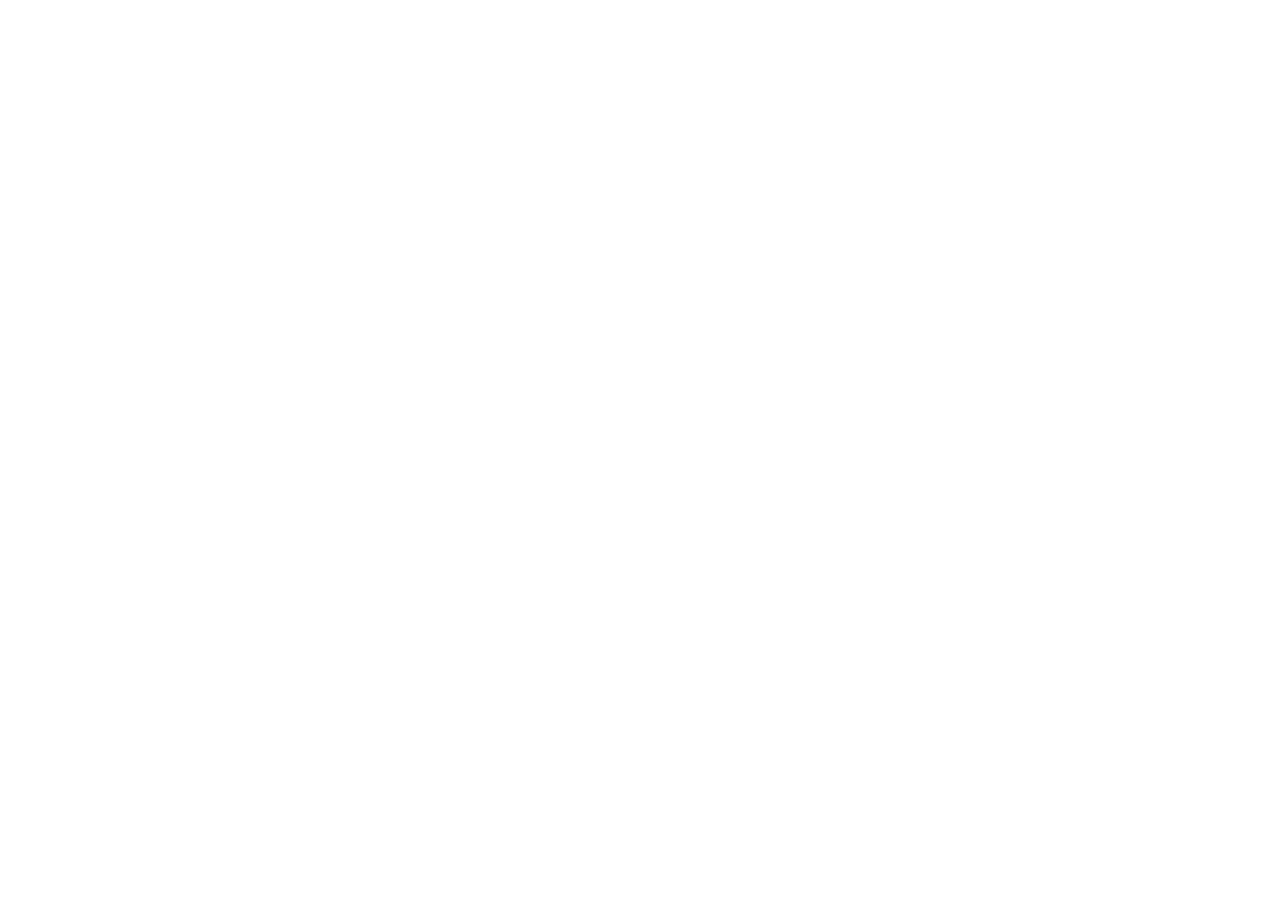
==== profeSoluciones/index.html @ 4acbb395 "teacher metods to do this page" ====
<!DOCTYPE html>
<html lang="en">
<head>
    <meta charset="UTF-8" />
    <meta name="viewport" content="width=device-width, initial-scale=1.0">
    <title>Mi blog</title>
</head>
<body>

</body>
</html>
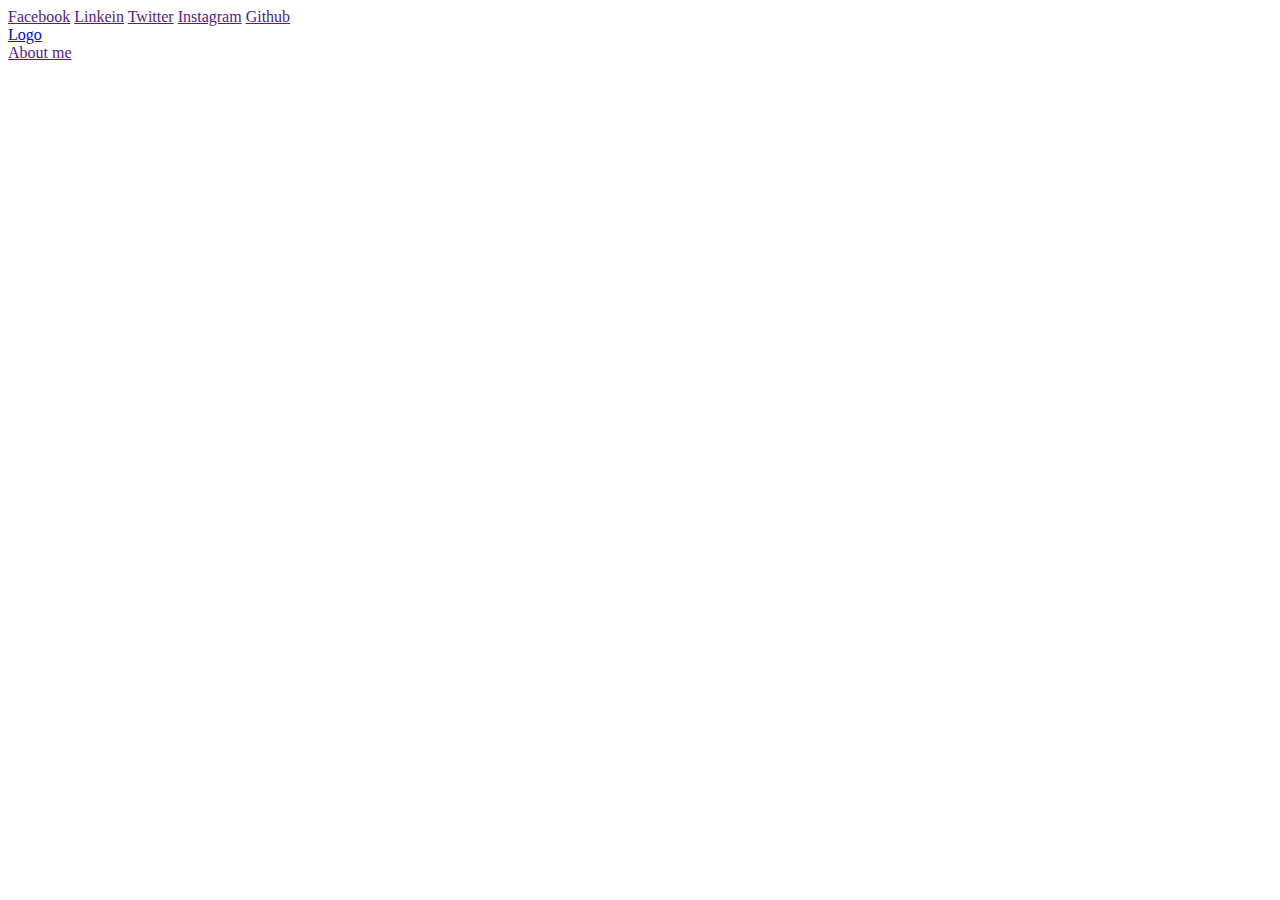
==== commit 053a186e: "we make the html structure in the index" ====
--- a/profeSoluciones/index.html
+++ b/profeSoluciones/index.html
@@ -4,8 +4,27 @@
     <meta charset="UTF-8" />
     <meta name="viewport" content="width=device-width, initial-scale=1.0">
     <title>Mi blog</title>
+    <link rel="stylesheet" href="./homeStyle.css" />
 </head>
 <body>
-
+    <header>
+        <section>
+            <div>
+                <a href="">Facebook</a>
+                <a href="">Linkein</a>
+                <a href="">Twitter</a>
+                <a href="">Instagram</a>
+                <a href="">Github</a>
+            </div>
+        </section>
+        <nav>
+            <section>
+                <a href="#">Logo</a>
+            </section>
+            <section>
+                <a href="">About me</a>
+            </section>
+        </nav>
+    </header>
 </body>
 </html>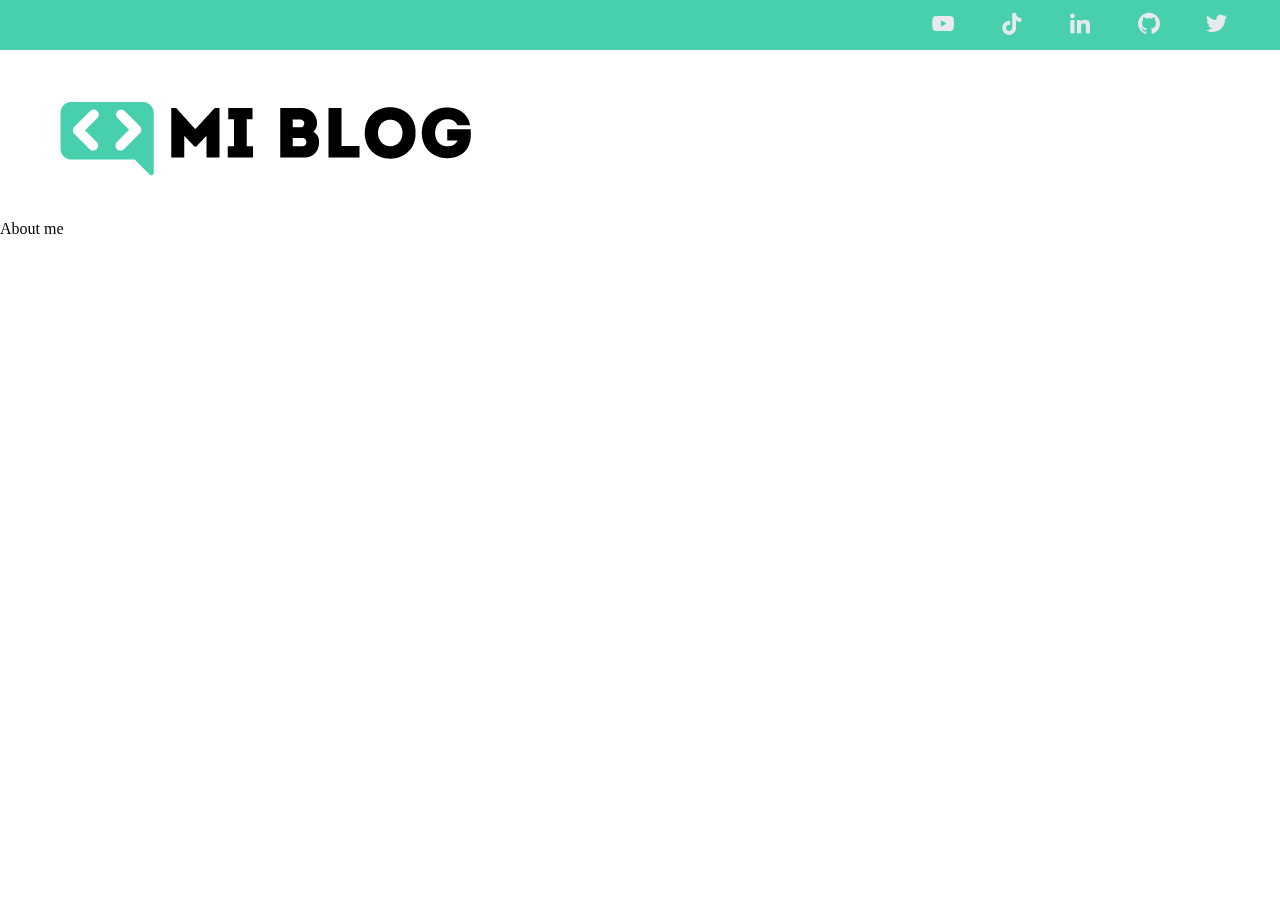
==== commit 1c1b8a7b: "The header styles development by the teacher" ====
--- a/profeSoluciones/index.html
+++ b/profeSoluciones/index.html
@@ -5,23 +5,37 @@
     <meta name="viewport" content="width=device-width, initial-scale=1.0">
     <title>Mi blog</title>
     <link rel="stylesheet" href="./homeStyle.css" />
+    <link href='https://unpkg.com/boxicons@2.1.4/css/boxicons.min.css' rel='stylesheet'>
 </head>
 <body>
     <header>
-        <section>
-            <div>
-                <a href="">Facebook</a>
-                <a href="">Linkein</a>
-                <a href="">Twitter</a>
-                <a href="">Instagram</a>
-                <a href="">Github</a>
+        <section class="header-icons-container">
+            <div class="icons">
+                <a href="/">
+                    <span><i class='bx bxl-youtube'></i></span>
+                </a>
+                <a href="/">
+                    <span><i class='bx bxl-tiktok'></i></span>
+                </a>
+                <a href="https://www.linkedin.com/in/jesus-antonio-estrada-3984a0267/">
+                    <span><i class='bx bxl-linkedin'></i></span>
+                </a>
+                <a href="https://github.com/antcodernez">
+                    <span><i class='bx bxl-github'></i></span>
+                </a>
+                <a href="https://twitter.com/antcodernez">
+                    <span><i class='bx bxl-twitter'></i></span>
+                </a>
             </div>
         </section>
+        
         <nav>
-            <section>
-                <a href="#">Logo</a>
+            <section class="nav-logo-container">
+                <a href="#">
+                    <img src="../assets/img/Logo-negro.png" alt="Logo de mi blog">
+                </a>
             </section>
-            <section>
+            <section class="profile-link">
                 <a href="">About me</a>
             </section>
         </nav>
--- a/profeSoluciones/homeStyle.css
+++ b/profeSoluciones/homeStyle.css
@@ -0,0 +1,68 @@
+*
+{
+    padding: 0;
+    margin: 0;
+    box-sizing: border-box;
+}
+html
+    {
+        font-size: 62.5%;   
+    }
+:root
+    {
+        --green-color:  #48cfad;
+        --background-gray: #e6e9ed;
+        --background-footer: #22272d;
+        --white-background: #ffffff;
+        --color-icons:#39e8ff;
+    }
+body
+    {
+        position: fixed;
+        top: 0;
+        bottom: 0;
+        left: 0;
+        right: 0;
+        /* Con esto mi pagina no se movera, dado que no hay scroll en ella */
+    }
+a
+    {
+        text-decoration: none;
+        display: inline;
+        color: black;
+        font-size: 1.6rem;   
+    }
+i
+    {
+        font-size: 2.6rem;
+        cursor: pointer;
+        color: var(--background-gray);
+    }
+i:hover
+    {
+        color: black;
+    }
+header
+    {
+        width: 100%;
+        height: 140px;
+        display: grid;
+        grid-template-rows: 1fr 1fr;
+    }
+header .header-icons-container
+    {
+        width: 100%;
+        height: 50px;
+        display: grid;
+        background-color:  var(--green-color);    
+    }
+header .header-icons-container .icons
+    {
+        width: 300px;
+        height: auto;
+        display: flex;
+        align-items: center;
+        justify-content: space-between;
+        justify-self: end;
+        margin-right: 50px;
+    }
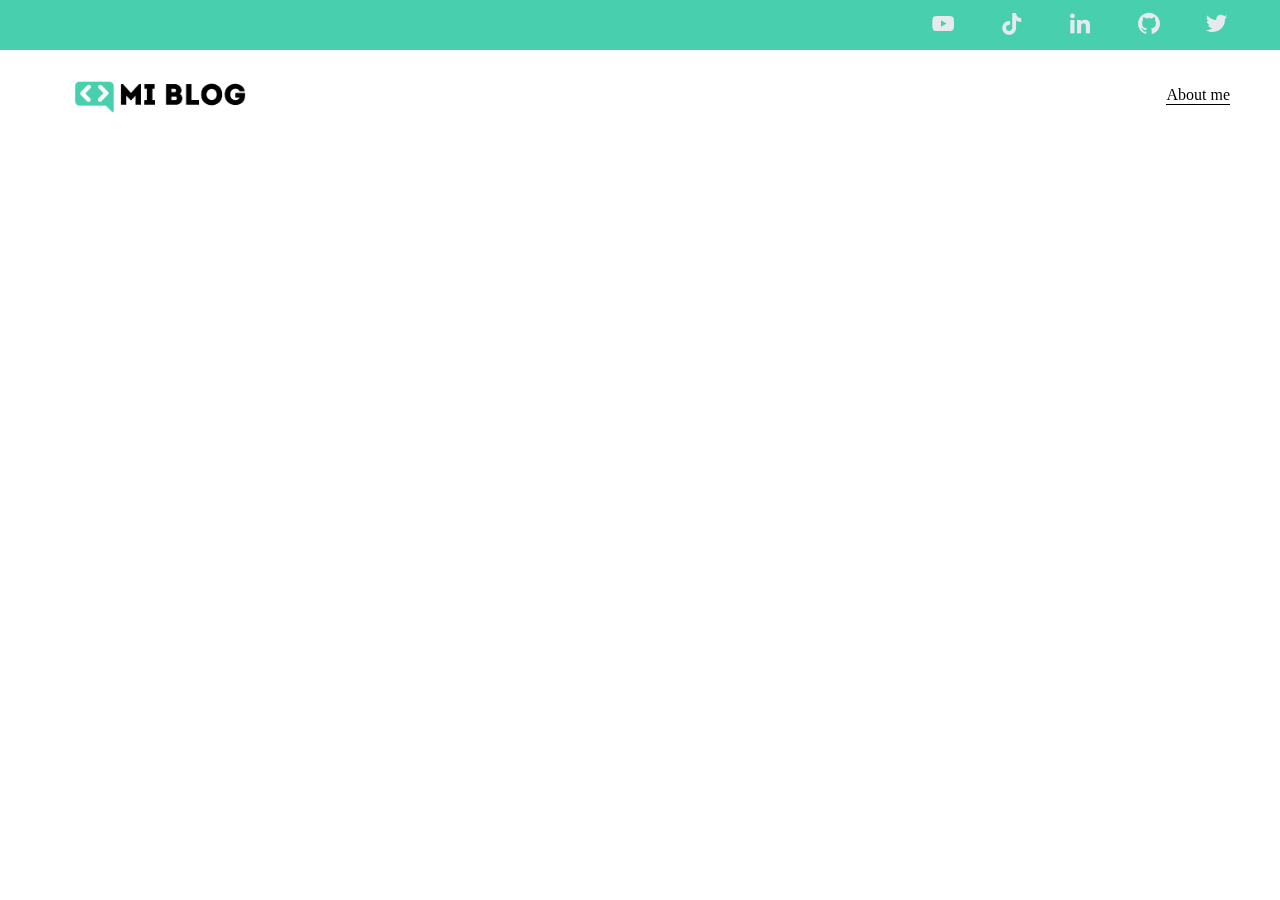
==== commit 7aa96339: "Making the nav section" ====
--- a/profeSoluciones/index.html
+++ b/profeSoluciones/index.html
@@ -21,7 +21,7 @@
                     <span><i class='bx bxl-linkedin'></i></span>
                 </a>
                 <a href="https://github.com/antcodernez">
-                    <span><i class='bx bxl-github'></i></span>
+                    <span><i class='bx bxl-github'> </i></span>
                 </a>
                 <a href="https://twitter.com/antcodernez">
                     <span><i class='bx bxl-twitter'></i></span>
--- a/profeSoluciones/homeStyle.css
+++ b/profeSoluciones/homeStyle.css
@@ -66,3 +66,29 @@
         justify-self: end;
         margin-right: 50px;
     }
+nav 
+    {
+        display: grid;
+        grid-template-columns: 1fr 1fr;
+        height: 90px;
+    }
+nav .nav-logo-container
+    {
+        margin-left: 50px;
+    }
+nav .nav-logo-container img
+    {
+        width: 220px;
+        margin-top: 10px;
+    }
+nav .profile-link
+    {
+        display: flex;
+        align-items: center;
+        justify-content: flex-end;
+        margin-right: 50px;
+    }
+nav .profile-link a
+    {
+        border-bottom: 1px solid black;
+    }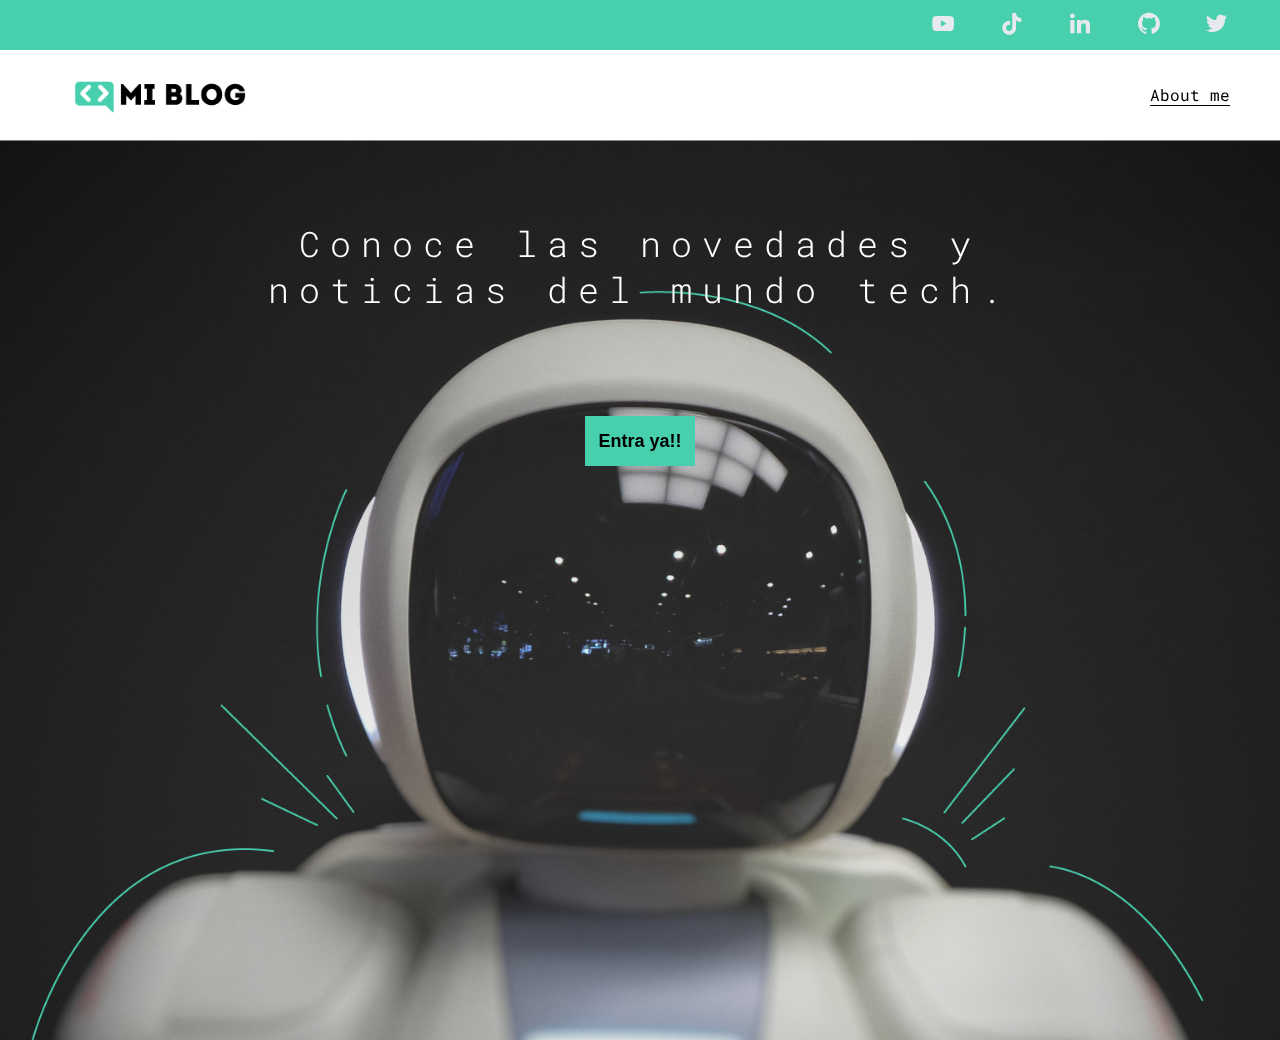
==== commit 68edfb6d: "I finished the index in the blog page" ====
--- a/profeSoluciones/index.html
+++ b/profeSoluciones/index.html
@@ -6,6 +6,9 @@
     <title>Mi blog</title>
     <link rel="stylesheet" href="./homeStyle.css" />
     <link href='https://unpkg.com/boxicons@2.1.4/css/boxicons.min.css' rel='stylesheet'>
+    <link rel="preconnect" href="https://fonts.googleapis.com">
+    <link rel="preconnect" href="https://fonts.gstatic.com" crossorigin>
+    <link href="https://fonts.googleapis.com/css2?family=Roboto+Mono:wght@300;500;700&family=Roboto+Slab:wght@400;700&family=Roboto:ital,wght@0,500;0,700;0,900;1,300&display=swap" rel="stylesheet">
 </head>
 <body>
     <header>
@@ -40,5 +43,15 @@
             </section>
         </nav>
     </header>
+    <main class="home-main">
+        <section>
+            <p class="home-main-text">Conoce las novedades y noticias del mundo tech.</p>
+            
+            <button class="home-main-button">
+                <a href="./blogs.html">Entra ya!!</a>
+            </button>
+            
+        </section>
+    </main>
 </body>
 </html>--- a/profeSoluciones/homeStyle.css
+++ b/profeSoluciones/homeStyle.css
@@ -15,6 +15,9 @@
         --background-footer: #22272d;
         --white-background: #ffffff;
         --color-icons:#39e8ff;
+        --roboto: 'Roboto', sans-serif;
+        --roboto-mono: 'Roboto Mono', monospace;
+        --roboto-slab: 'Roboto Slab', serif;
     }
 body
     {
@@ -24,6 +27,7 @@
         left: 0;
         right: 0;
         /* Con esto mi pagina no se movera, dado que no hay scroll en ella */
+        font-family: var(--roboto-mono);
     }
 a
     {
@@ -91,4 +95,51 @@
 nav .profile-link a
     {
         border-bottom: 1px solid black;
+        font-family: var(--roboto-mono);
+    }
+.home-main
+    {
+        display: grid;
+        grid-template-columns: 1fr 4fr 1fr;
+        height: 100%;
+        background-image: url(../assets/img/Cover.png);
+        background-repeat: no-repeat;
+        background-position: center;
+        background-size: cover;
+    }
+.home-main section
+    {
+        display: grid;
+        grid-column: 2;
+        justify-items: center;
+        height: 350px;
+        margin-top: 80px;
+    }
+.home-main-text
+    {
+        font-size: 35px;
+        font-family: var(--roboto-mono);
+        font-weight: 300;
+        letter-spacing: 10px;
+        color: white;
+        text-align: center;
+    }
+.home-main-button
+    {
+        width: 110px;
+        height: 50px;
+        background-color: var(--green-color);
+        border: none;
+        display: grid;
+        align-items: center;
+    }
+.home-main-button:hover
+    {
+        transform: scale(1.1);
+    }
+
+.home-main-button a
+    {
+        font-weight: 700;
+        font-size: 18px;
     }